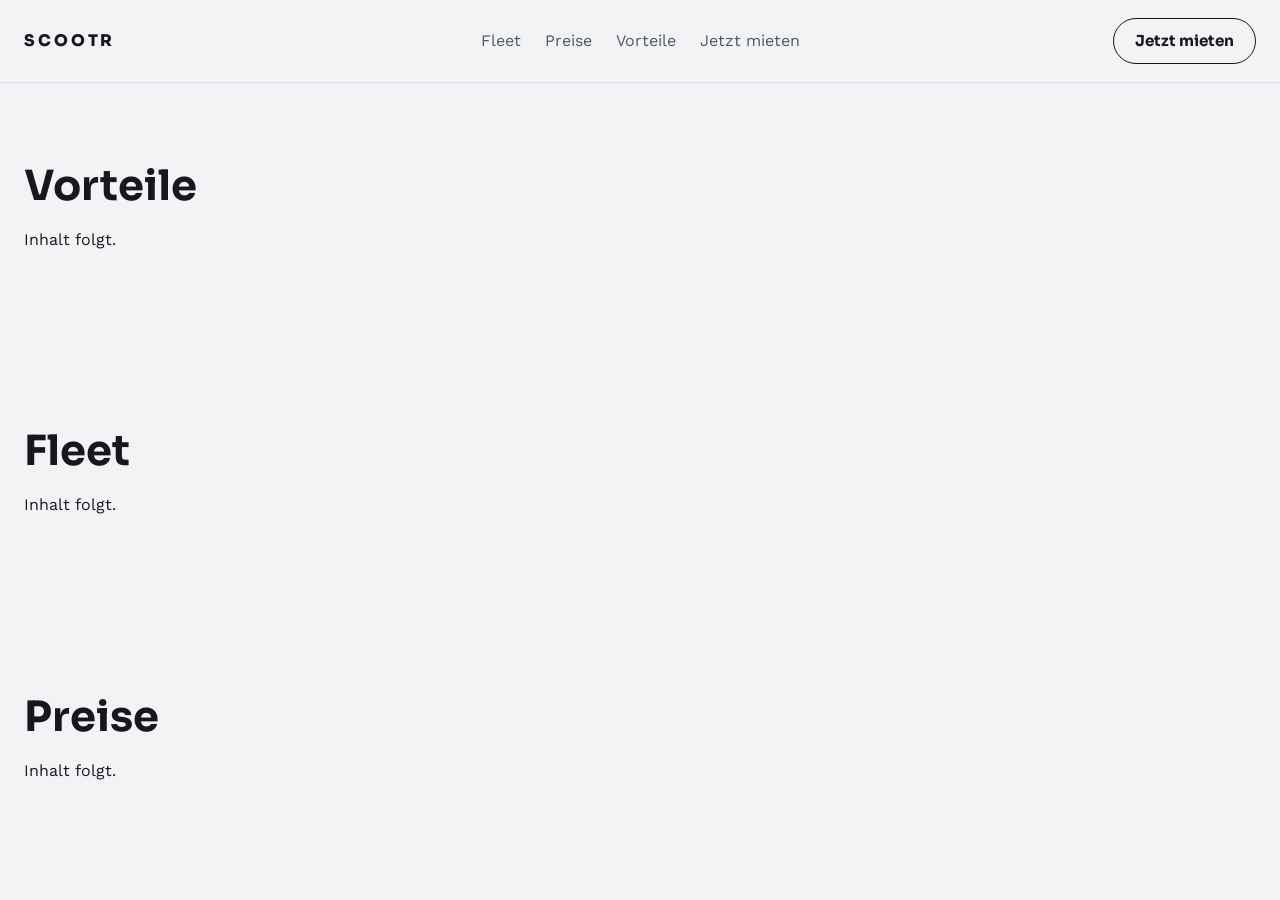
==== index.html @ 1fdbcbd7 "first commit" ====
<!DOCTYPE html>
<html lang="de-CH">
<head>
    <meta charset="UTF-8">
    <meta name="viewport" content="width=device-width, initial-scale=1.0">
    <title>SCOOTR – E-Scooter mieten in Luzern</title>

    <!-- Schriften -->
    <link rel="preconnect" href="https://fonts.googleapis.com">
    <link rel="preconnect" href="https://fonts.gstatic.com" crossorigin>
    <link href="https://fonts.googleapis.com/css2?family=Sora:wght@600;700;800&family=Work+Sans:wght@400;500;600&display=swap" rel="stylesheet">

    <link rel="stylesheet" href="style.css">
</head>
<body id="top">

    <header class="site-header">
        <div class="container nav-row">
            <a href="#top" class="brand">SCOOTR</a>

            <nav class="main-nav" aria-label="Hauptnavigation">
                <a href="#fleet">Fleet</a>
                <a href="#pricing">Preise</a>
                <a href="#benefits">Vorteile</a>
                <a href="jetzt-mieten.html">Jetzt mieten</a>
            </nav>

            <a href="jetzt-mieten.html" class="btn btn--outline nav-cta">Jetzt mieten</a>
        </div>
    </header>

    <main>
        <!-- Platzhalter: Sprungziele für die Navigation (Inhalt folgt in Teil 2 und 3) -->
        <section id="benefits" class="section">
            <div class="container">
                <h2>Vorteile</h2>
                <p>Inhalt folgt.</p>
            </div>
        </section>

        <section id="fleet" class="section">
            <div class="container">
                <h2>Fleet</h2>
                <p>Inhalt folgt.</p>
            </div>
        </section>

        <section id="pricing" class="section">
            <div class="container">
                <h2>Preise</h2>
                <p>Inhalt folgt.</p>
            </div>
        </section>
    </main>

</body>
</html>
---- style.css ----
/* =========================================
   1. Design-Tokens (CSS-Variablen)
   ========================================= */
:root {
  /* Farben */
  --color-bg: #f2f3f5;
  --color-surface: #ffffff;
  --color-text: #16181d;
  --color-muted: #50565e;
  --color-border: #dcdfe4;
  --color-dark: #111316;

  /* Schriften */
  --font-body: "Work Sans", system-ui, Arial, sans-serif;
  --font-heading: "Sora", system-ui, Arial, sans-serif;
  --fs-small: 0.8rem;
  --fs-body: 1rem;
  --fs-h3: 1.25rem;
  --fs-h2: clamp(1.75rem, 1.3rem + 1.8vw, 2.6rem);
  --fs-h1: clamp(2rem, 1.2rem + 3.5vw, 3.6rem);

  /* Abstände */
  --space-xs: 0.5rem;
  --space-s: 1rem;
  --space-m: 1.5rem;
  --space-l: 2.5rem;
  --space-xl: 5rem;

  /* Sonstiges */
  --radius-pill: 999px;
  --container: 1280px;
  --header-height: 82px;
}

/* =========================================
   2. Reset & Basis
   ========================================= */
*,
*::before,
*::after {
  box-sizing: border-box;
}

html {
  scroll-behavior: smooth;
}

body {
  margin: 0;
  font-family: var(--font-body);
  font-size: var(--fs-body);
  line-height: 1.6;
  color: var(--color-text);
  background-color: var(--color-bg);
}

h1,
h2,
h3,
h4,
h5,
h6 {
  margin: 0 0 var(--space-s);
  font-family: var(--font-heading);
  line-height: 1.15;
}

h1 { font-size: var(--fs-h1); }
h2 { font-size: var(--fs-h2); }
h3 { font-size: var(--fs-h3); }

p {
  margin: 0 0 var(--space-s);
}

a {
  color: inherit;
}

/* Sichtbarer Fokus für Tastatur-Navigation (Tab) */
a:focus-visible {
  outline: 3px solid var(--color-dark);
  outline-offset: 3px;
}

/* =========================================
   3. Layout
   ========================================= */
.container {
  width: 100%;
  max-width: var(--container);
  margin: 0 auto;
  padding: 0 var(--space-m);
}

.section {
  padding: var(--space-xl) 0;
  scroll-margin-top: var(--header-height); /* Header verdeckt Überschrift nicht */
}

/* =========================================
   4. Buttons
   ========================================= */
.btn {
  display: inline-block;
  padding: 0.6rem 1.3rem;
  border-radius: var(--radius-pill);
  font-family: var(--font-heading);
  font-weight: 700;
  font-size: 0.95rem;
  text-decoration: none;
  white-space: nowrap;
  transition: background-color 0.2s, color 0.2s;
}

.btn--outline {
  border: 1.5px solid var(--color-dark);
}

.btn--outline:hover {
  background-color: var(--color-dark);
  color: #fff;
}

/* =========================================
   5. Header & Navigation
   ========================================= */
.site-header {
  position: sticky;
  top: 0;
  z-index: 100;
  background-color: var(--color-bg);
  border-bottom: 1px solid var(--color-border);
}

/* 3 Spalten: Logo links – Navigation Mitte – Button rechts */
.nav-row {
  display: grid;
  grid-template-columns: 1fr auto 1fr;
  align-items: center;
  gap: var(--space-m);
  min-height: var(--header-height);
}

.brand {
  justify-self: start;
  font-family: var(--font-heading);
  font-weight: 800;
  letter-spacing: 0.18em;
  text-decoration: none;
}

.main-nav {
  display: flex;
  gap: var(--space-m);
}

.main-nav a {
  color: var(--color-muted);
  text-decoration: none;
  white-space: nowrap;
  transition: color 0.2s;
}

.main-nav a:hover {
  color: var(--color-text);
}

.nav-cta {
  justify-self: end;
}

/* =========================================
   6. Responsive
   ========================================= */
/* Kleine Bildschirme: Navigation ausblenden, nur Logo + Button */
@media (max-width: 860px) {
  .main-nav {
    display: none;
  }

  .nav-row {
    display: flex;
    justify-content: space-between;
  }
}

@media (max-width: 600px) {
  .container {
    padding: 0 var(--space-s);
  }
}
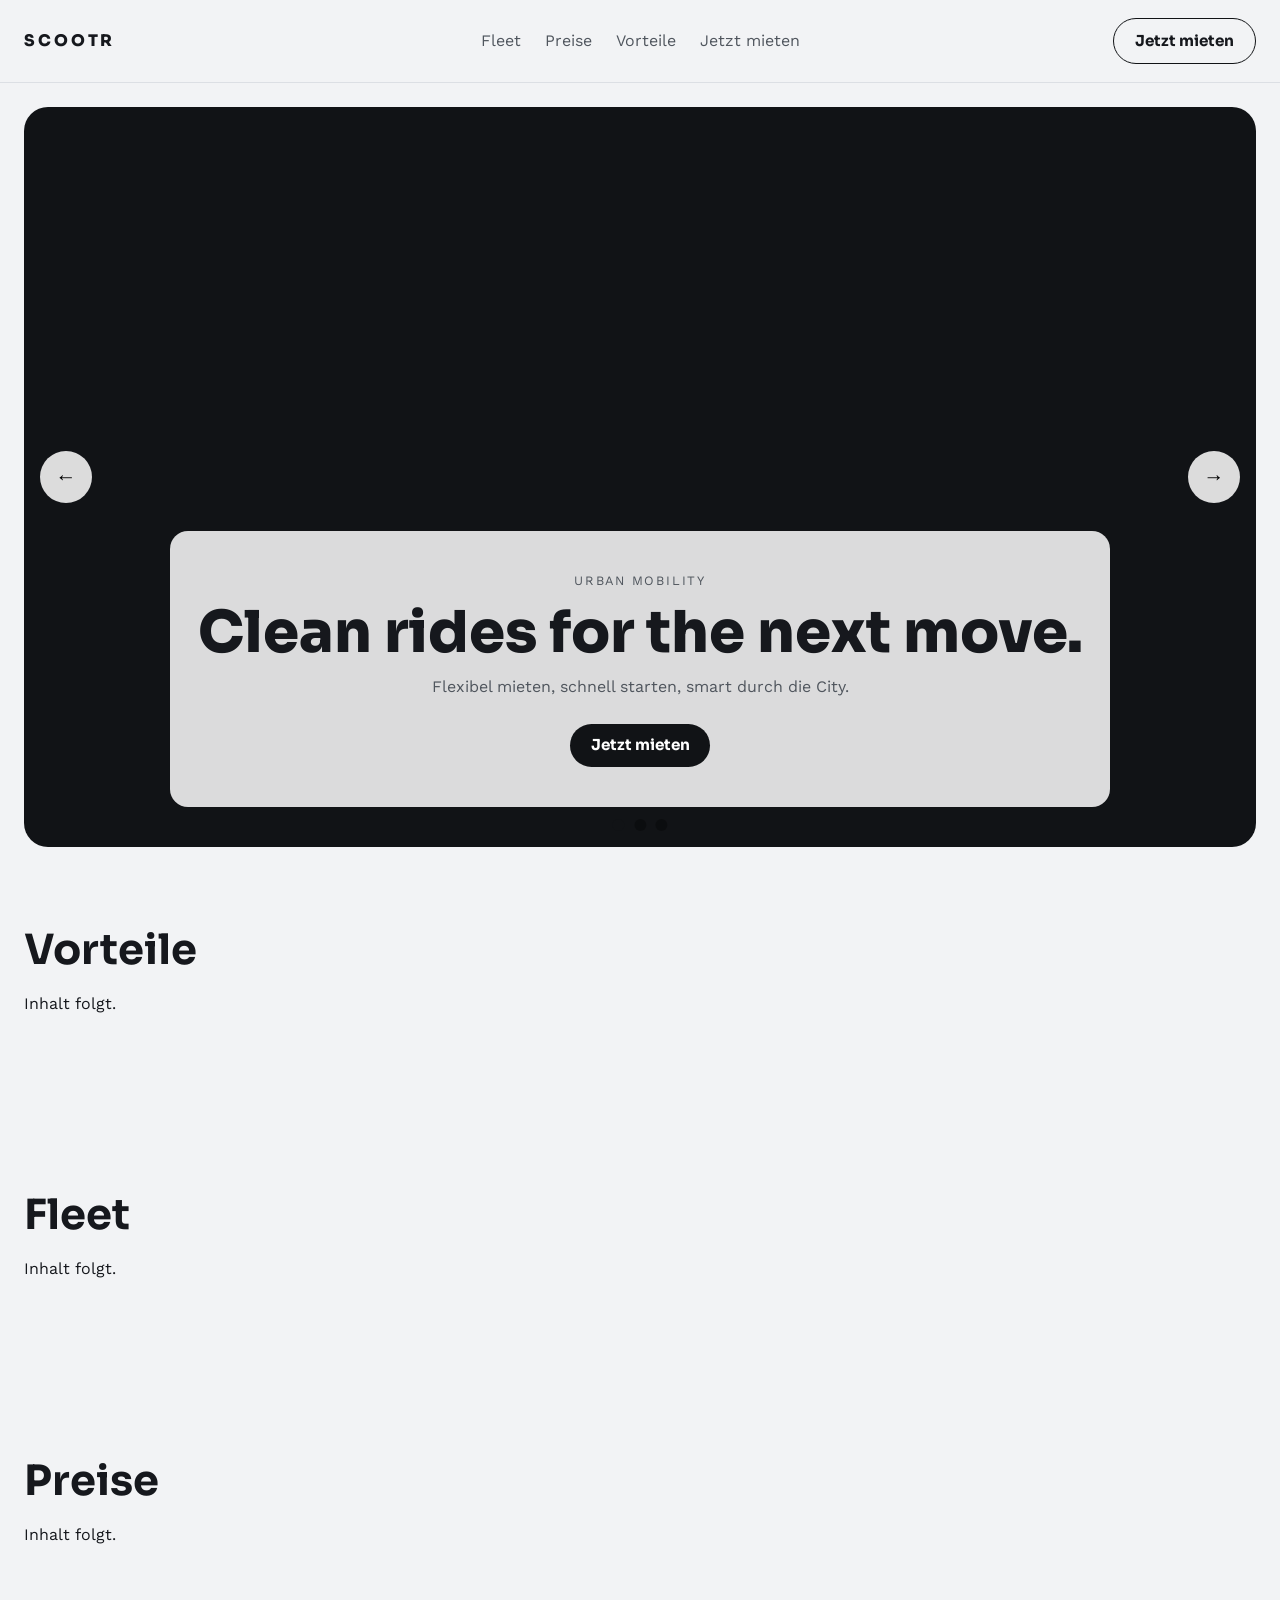
==== commit 6367166d: "Teil 2" ====
--- a/index.html
+++ b/index.html
@@ -14,6 +14,7 @@
 </head>
 <body id="top">
 
+    <!-- ===== Header (Teil 1) ===== -->
     <header class="site-header">
         <div class="container nav-row">
             <a href="#top" class="brand">SCOOTR</a>
@@ -30,7 +31,55 @@
     </header>
 
     <main>
-        <!-- Platzhalter: Sprungziele für die Navigation (Inhalt folgt in Teil 2 und 3) -->
+
+        <!-- ===== Hero mit Video-Slider (Teil 2) ===== -->
+        <section class="hero">
+            <div class="container">
+                <div class="slider" aria-label="SCOOTR Bildslider">
+                    <video class="slider-video" autoplay muted loop playsinline>
+                        <source src="8992899-uhd_3840_2160_30fps.mp4" type="video/mp4">
+                    </video>
+
+                    <div class="slides">
+                        <article class="slide is-active">
+                            <div class="slide-content">
+                                <p class="eyebrow">Urban Mobility</p>
+                                <h1>Clean rides for the next move.</h1>
+                                <p>Flexibel mieten, schnell starten, smart durch die City.</p>
+                                <a class="btn btn-primary" href="jetzt-mieten.html">Jetzt mieten</a>
+                            </div>
+                        </article>
+                        <article class="slide">
+                            <div class="slide-content">
+                                <p class="eyebrow">Fast Access</p>
+                                <h2>Scan. Unlock. Ride.</h2>
+                                <p>QR scannen und in Sekunden aufsteigen.</p>
+                                <a class="btn btn-primary" href="jetzt-mieten.html">Jetzt mieten</a>
+                            </div>
+                        </article>
+                        <article class="slide">
+                            <div class="slide-content">
+                                <p class="eyebrow">Premium Fleet</p>
+                                <h2>Designed for city speed.</h2>
+                                <p>Stabile Modelle, klare Preise und smarte Parkzonen.</p>
+                                <a class="btn btn-primary" href="jetzt-mieten.html">Jetzt mieten</a>
+                            </div>
+                        </article>
+                    </div>
+
+                    <button class="slider-btn prev" type="button" aria-label="Vorheriger Slide">&#8592;</button>
+                    <button class="slider-btn next" type="button" aria-label="Nächster Slide">&#8594;</button>
+
+                    <div class="dots" aria-label="Slider Navigation">
+                        <button class="dot is-active" type="button" aria-label="Slide 1"></button>
+                        <button class="dot" type="button" aria-label="Slide 2"></button>
+                        <button class="dot" type="button" aria-label="Slide 3"></button>
+                    </div>
+                </div>
+            </div>
+        </section>
+
+        <!-- ===== Platzhalter: Sprungziele (Inhalt folgt in Teil 3) ===== -->
         <section id="benefits" class="section">
             <div class="container">
                 <h2>Vorteile</h2>
@@ -51,7 +100,53 @@
                 <p>Inhalt folgt.</p>
             </div>
         </section>
+
     </main>
 
+    <!-- ===== Slider-Script (Teil 2, Stufe 5) ===== -->
+    <script>
+        const slides = document.querySelectorAll(".slide");
+        const dots = document.querySelectorAll(".dot");
+        const prevBtn = document.querySelector(".prev");
+        const nextBtn = document.querySelector(".next");
+        let current = 0;
+        let timer;
+
+        function showSlide(index) {
+            slides[current].classList.remove("is-active");
+            dots[current].classList.remove("is-active");
+            current = (index + slides.length) % slides.length;
+            slides[current].classList.add("is-active");
+            dots[current].classList.add("is-active");
+        }
+
+        function startAutoPlay() {
+            timer = setInterval(() => showSlide(current + 1), 5200);
+        }
+
+        function resetAutoPlay() {
+            clearInterval(timer);
+            startAutoPlay();
+        }
+
+        prevBtn.addEventListener("click", () => {
+            showSlide(current - 1);
+            resetAutoPlay();
+        });
+
+        nextBtn.addEventListener("click", () => {
+            showSlide(current + 1);
+            resetAutoPlay();
+        });
+
+        dots.forEach((dot, index) => {
+            dot.addEventListener("click", () => {
+                showSlide(index);
+                resetAutoPlay();
+            });
+        });
+
+        startAutoPlay();
+    </script>
 </body>
 </html>
--- a/style.css
+++ b/style.css
@@ -27,6 +27,8 @@
   --space-xl: 5rem;
 
   /* Sonstiges */
+  --radius-md: 18px;
+  --radius-lg: 24px;
   --radius-pill: 999px;
   --container: 1280px;
   --header-height: 82px;
@@ -78,7 +80,8 @@
 }
 
 /* Sichtbarer Fokus für Tastatur-Navigation (Tab) */
-a:focus-visible {
+a:focus-visible,
+button:focus-visible {
   outline: 3px solid var(--color-dark);
   outline-offset: 3px;
 }
@@ -96,6 +99,15 @@
 .section {
   padding: var(--space-xl) 0;
   scroll-margin-top: var(--header-height); /* Header verdeckt Überschrift nicht */
+}
+
+/* Kleine Überzeile über Titeln */
+.eyebrow {
+  margin-bottom: var(--space-xs);
+  font-size: var(--fs-small);
+  letter-spacing: 0.14em;
+  text-transform: uppercase;
+  color: var(--color-muted);
 }
 
 /* =========================================
@@ -122,6 +134,15 @@
   color: #fff;
 }
 
+.btn-primary {
+  background-color: var(--color-dark);
+  color: #fff;
+}
+
+.btn-primary:hover {
+  background-color: #33363b;
+}
+
 /* =========================================
    5. Header & Navigation
    ========================================= */
@@ -171,7 +192,124 @@
 }
 
 /* =========================================
-   6. Responsive
+   6. Hero & Slider
+   ========================================= */
+.hero {
+  padding-top: var(--space-m);
+}
+
+.slider {
+  position: relative;
+  display: flex;
+  align-items: flex-end;
+  justify-content: center;
+  min-height: clamp(460px, 58vw, 740px);
+  padding: var(--space-l) var(--space-m);
+  border-radius: var(--radius-lg);
+  overflow: hidden;
+  background-color: var(--color-dark); /* falls das Video nicht lädt */
+}
+
+/* Video füllt den ganzen Slider */
+.slider-video {
+  position: absolute;
+  inset: 0;
+  width: 100%;
+  height: 100%;
+  object-fit: cover;
+}
+
+/* Alle Slides liegen übereinander in derselben Grid-Zelle */
+.slides {
+  position: relative;
+  z-index: 1;
+  display: grid;
+  width: min(100%, 940px);
+}
+
+.slide {
+  grid-area: 1 / 1;
+  opacity: 0;
+  visibility: hidden;
+  transition: opacity 0.6s ease, visibility 0.6s;
+}
+
+.slide.is-active {
+  opacity: 1;
+  visibility: visible;
+}
+
+/* Halbtransparente Karte mit dem Text */
+.slide-content {
+  padding: var(--space-l) var(--space-m);
+  border-radius: var(--radius-md);
+  background-color: rgba(255, 255, 255, 0.85);
+  backdrop-filter: blur(6px);
+  text-align: center;
+}
+
+.slide-content h1,
+.slide-content h2 {
+  font-size: var(--fs-h1);
+  font-weight: 800;
+  margin-bottom: var(--space-xs);
+}
+
+.slide-content p:not(.eyebrow) {
+  margin-bottom: var(--space-m);
+  color: var(--color-muted);
+}
+
+/* Pfeile links und rechts */
+.slider-btn {
+  position: absolute;
+  top: 50%;
+  z-index: 2;
+  width: 52px;
+  height: 52px;
+  border: none;
+  border-radius: 50%;
+  background-color: rgba(255, 255, 255, 0.85);
+  font-size: 1.3rem;
+  cursor: pointer;
+  transform: translateY(-50%);
+  transition: background-color 0.2s;
+}
+
+.slider-btn:hover {
+  background-color: #fff;
+}
+
+.slider-btn.prev { left: var(--space-s); }
+.slider-btn.next { right: var(--space-s); }
+
+/* Punkte unten */
+.dots {
+  position: absolute;
+  bottom: var(--space-s);
+  left: 50%;
+  z-index: 2;
+  display: flex;
+  gap: 0.6rem;
+  transform: translateX(-50%);
+}
+
+.dot {
+  width: 12px;
+  height: 12px;
+  padding: 0;
+  border: none;
+  border-radius: 50%;
+  background-color: rgba(0, 0, 0, 0.3);
+  cursor: pointer;
+}
+
+.dot.is-active {
+  background-color: var(--color-dark);
+}
+
+/* =========================================
+   7. Responsive
    ========================================= */
 /* Kleine Bildschirme: Navigation ausblenden, nur Logo + Button */
 @media (max-width: 860px) {
@@ -189,4 +327,359 @@
   .container {
     padding: 0 var(--space-s);
   }
+
+  .slider {
+    padding: var(--space-s) var(--space-s) var(--space-l);
+  }
+
+  .slide-content {
+    padding: var(--space-m) var(--space-s);
+  }
+
+  /* Pfeile auf dem Handy ausblenden – Punkte und Auto-Play reichen */
+  .slider-btn {
+    display: none;
+  }
+}/* =========================================
+   1. Design-Tokens (CSS-Variablen)
+   ========================================= */
+:root {
+  /* Farben */
+  --color-bg: #f2f3f5;
+  --color-surface: #ffffff;
+  --color-text: #16181d;
+  --color-muted: #50565e;
+  --color-border: #dcdfe4;
+  --color-dark: #111316;
+
+  /* Schriften */
+  --font-body: "Work Sans", system-ui, Arial, sans-serif;
+  --font-heading: "Sora", system-ui, Arial, sans-serif;
+  --fs-small: 0.8rem;
+  --fs-body: 1rem;
+  --fs-h3: 1.25rem;
+  --fs-h2: clamp(1.75rem, 1.3rem + 1.8vw, 2.6rem);
+  --fs-h1: clamp(2rem, 1.2rem + 3.5vw, 3.6rem);
+
+  /* Abstände */
+  --space-xs: 0.5rem;
+  --space-s: 1rem;
+  --space-m: 1.5rem;
+  --space-l: 2.5rem;
+  --space-xl: 5rem;
+
+  /* Sonstiges */
+  --radius-md: 18px;
+  --radius-lg: 24px;
+  --radius-pill: 999px;
+  --container: 1280px;
+  --header-height: 82px;
+}
+
+/* =========================================
+   2. Reset & Basis
+   ========================================= */
+*,
+*::before,
+*::after {
+  box-sizing: border-box;
+}
+
+html {
+  scroll-behavior: smooth;
+}
+
+body {
+  margin: 0;
+  font-family: var(--font-body);
+  font-size: var(--fs-body);
+  line-height: 1.6;
+  color: var(--color-text);
+  background-color: var(--color-bg);
+}
+
+h1,
+h2,
+h3,
+h4,
+h5,
+h6 {
+  margin: 0 0 var(--space-s);
+  font-family: var(--font-heading);
+  line-height: 1.15;
+}
+
+h1 { font-size: var(--fs-h1); }
+h2 { font-size: var(--fs-h2); }
+h3 { font-size: var(--fs-h3); }
+
+p {
+  margin: 0 0 var(--space-s);
+}
+
+a {
+  color: inherit;
+}
+
+/* Sichtbarer Fokus für Tastatur-Navigation (Tab) */
+a:focus-visible,
+button:focus-visible {
+  outline: 3px solid var(--color-dark);
+  outline-offset: 3px;
+}
+
+/* =========================================
+   3. Layout
+   ========================================= */
+.container {
+  width: 100%;
+  max-width: var(--container);
+  margin: 0 auto;
+  padding: 0 var(--space-m);
+}
+
+.section {
+  padding: var(--space-xl) 0;
+  scroll-margin-top: var(--header-height); /* Header verdeckt Überschrift nicht */
+}
+
+/* Kleine Überzeile über Titeln */
+.eyebrow {
+  margin-bottom: var(--space-xs);
+  font-size: var(--fs-small);
+  letter-spacing: 0.14em;
+  text-transform: uppercase;
+  color: var(--color-muted);
+}
+
+/* =========================================
+   4. Buttons
+   ========================================= */
+.btn {
+  display: inline-block;
+  padding: 0.6rem 1.3rem;
+  border-radius: var(--radius-pill);
+  font-family: var(--font-heading);
+  font-weight: 700;
+  font-size: 0.95rem;
+  text-decoration: none;
+  white-space: nowrap;
+  transition: background-color 0.2s, color 0.2s;
+}
+
+.btn--outline {
+  border: 1.5px solid var(--color-dark);
+}
+
+.btn--outline:hover {
+  background-color: var(--color-dark);
+  color: #fff;
+}
+
+.btn-primary {
+  background-color: var(--color-dark);
+  color: #fff;
+}
+
+.btn-primary:hover {
+  background-color: #33363b;
+}
+
+/* =========================================
+   5. Header & Navigation
+   ========================================= */
+.site-header {
+  position: sticky;
+  top: 0;
+  z-index: 100;
+  background-color: var(--color-bg);
+  border-bottom: 1px solid var(--color-border);
+}
+
+/* 3 Spalten: Logo links – Navigation Mitte – Button rechts */
+.nav-row {
+  display: grid;
+  grid-template-columns: 1fr auto 1fr;
+  align-items: center;
+  gap: var(--space-m);
+  min-height: var(--header-height);
+}
+
+.brand {
+  justify-self: start;
+  font-family: var(--font-heading);
+  font-weight: 800;
+  letter-spacing: 0.18em;
+  text-decoration: none;
+}
+
+.main-nav {
+  display: flex;
+  gap: var(--space-m);
+}
+
+.main-nav a {
+  color: var(--color-muted);
+  text-decoration: none;
+  white-space: nowrap;
+  transition: color 0.2s;
+}
+
+.main-nav a:hover {
+  color: var(--color-text);
+}
+
+.nav-cta {
+  justify-self: end;
+}
+
+/* =========================================
+   6. Hero & Slider
+   ========================================= */
+.hero {
+  padding-top: var(--space-m);
+}
+
+.slider {
+  position: relative;
+  display: flex;
+  align-items: flex-end;
+  justify-content: center;
+  min-height: clamp(460px, 58vw, 740px);
+  padding: var(--space-l) var(--space-m);
+  border-radius: var(--radius-lg);
+  overflow: hidden;
+  background-color: var(--color-dark); /* falls das Video nicht lädt */
+}
+
+/* Video füllt den ganzen Slider */
+.slider-video {
+  position: absolute;
+  inset: 0;
+  width: 100%;
+  height: 100%;
+  object-fit: cover;
+}
+
+/* Alle Slides liegen übereinander in derselben Grid-Zelle */
+.slides {
+  position: relative;
+  z-index: 1;
+  display: grid;
+  width: min(100%, 940px);
+}
+
+.slide {
+  grid-area: 1 / 1;
+  opacity: 0;
+  visibility: hidden;
+  transition: opacity 0.6s ease, visibility 0.6s;
+}
+
+.slide.is-active {
+  opacity: 1;
+  visibility: visible;
+}
+
+/* Halbtransparente Karte mit dem Text */
+.slide-content {
+  padding: var(--space-l) var(--space-m);
+  border-radius: var(--radius-md);
+  background-color: rgba(255, 255, 255, 0.85);
+  backdrop-filter: blur(6px);
+  text-align: center;
+}
+
+.slide-content h1,
+.slide-content h2 {
+  font-size: var(--fs-h1);
+  font-weight: 800;
+  margin-bottom: var(--space-xs);
+}
+
+.slide-content p:not(.eyebrow) {
+  margin-bottom: var(--space-m);
+  color: var(--color-muted);
+}
+
+/* Pfeile links und rechts */
+.slider-btn {
+  position: absolute;
+  top: 50%;
+  z-index: 2;
+  width: 52px;
+  height: 52px;
+  border: none;
+  border-radius: 50%;
+  background-color: rgba(255, 255, 255, 0.85);
+  font-size: 1.3rem;
+  cursor: pointer;
+  transform: translateY(-50%);
+  transition: background-color 0.2s;
+}
+
+.slider-btn:hover {
+  background-color: #fff;
+}
+
+.slider-btn.prev { left: var(--space-s); }
+.slider-btn.next { right: var(--space-s); }
+
+/* Punkte unten */
+.dots {
+  position: absolute;
+  bottom: var(--space-s);
+  left: 50%;
+  z-index: 2;
+  display: flex;
+  gap: 0.6rem;
+  transform: translateX(-50%);
+}
+
+.dot {
+  width: 12px;
+  height: 12px;
+  padding: 0;
+  border: none;
+  border-radius: 50%;
+  background-color: rgba(0, 0, 0, 0.3);
+  cursor: pointer;
+}
+
+.dot.is-active {
+  background-color: var(--color-dark);
+}
+
+/* =========================================
+   7. Responsive
+   ========================================= */
+/* Kleine Bildschirme: Navigation ausblenden, nur Logo + Button */
+@media (max-width: 860px) {
+  .main-nav {
+    display: none;
+  }
+
+  .nav-row {
+    display: flex;
+    justify-content: space-between;
+  }
+}
+
+@media (max-width: 600px) {
+  .container {
+    padding: 0 var(--space-s);
+  }
+
+  .slider {
+    padding: var(--space-s) var(--space-s) var(--space-l);
+  }
+
+  .slide-content {
+    padding: var(--space-m) var(--space-s);
+  }
+
+  /* Pfeile auf dem Handy ausblenden – Punkte und Auto-Play reichen */
+  .slider-btn {
+    display: none;
+  }
 }
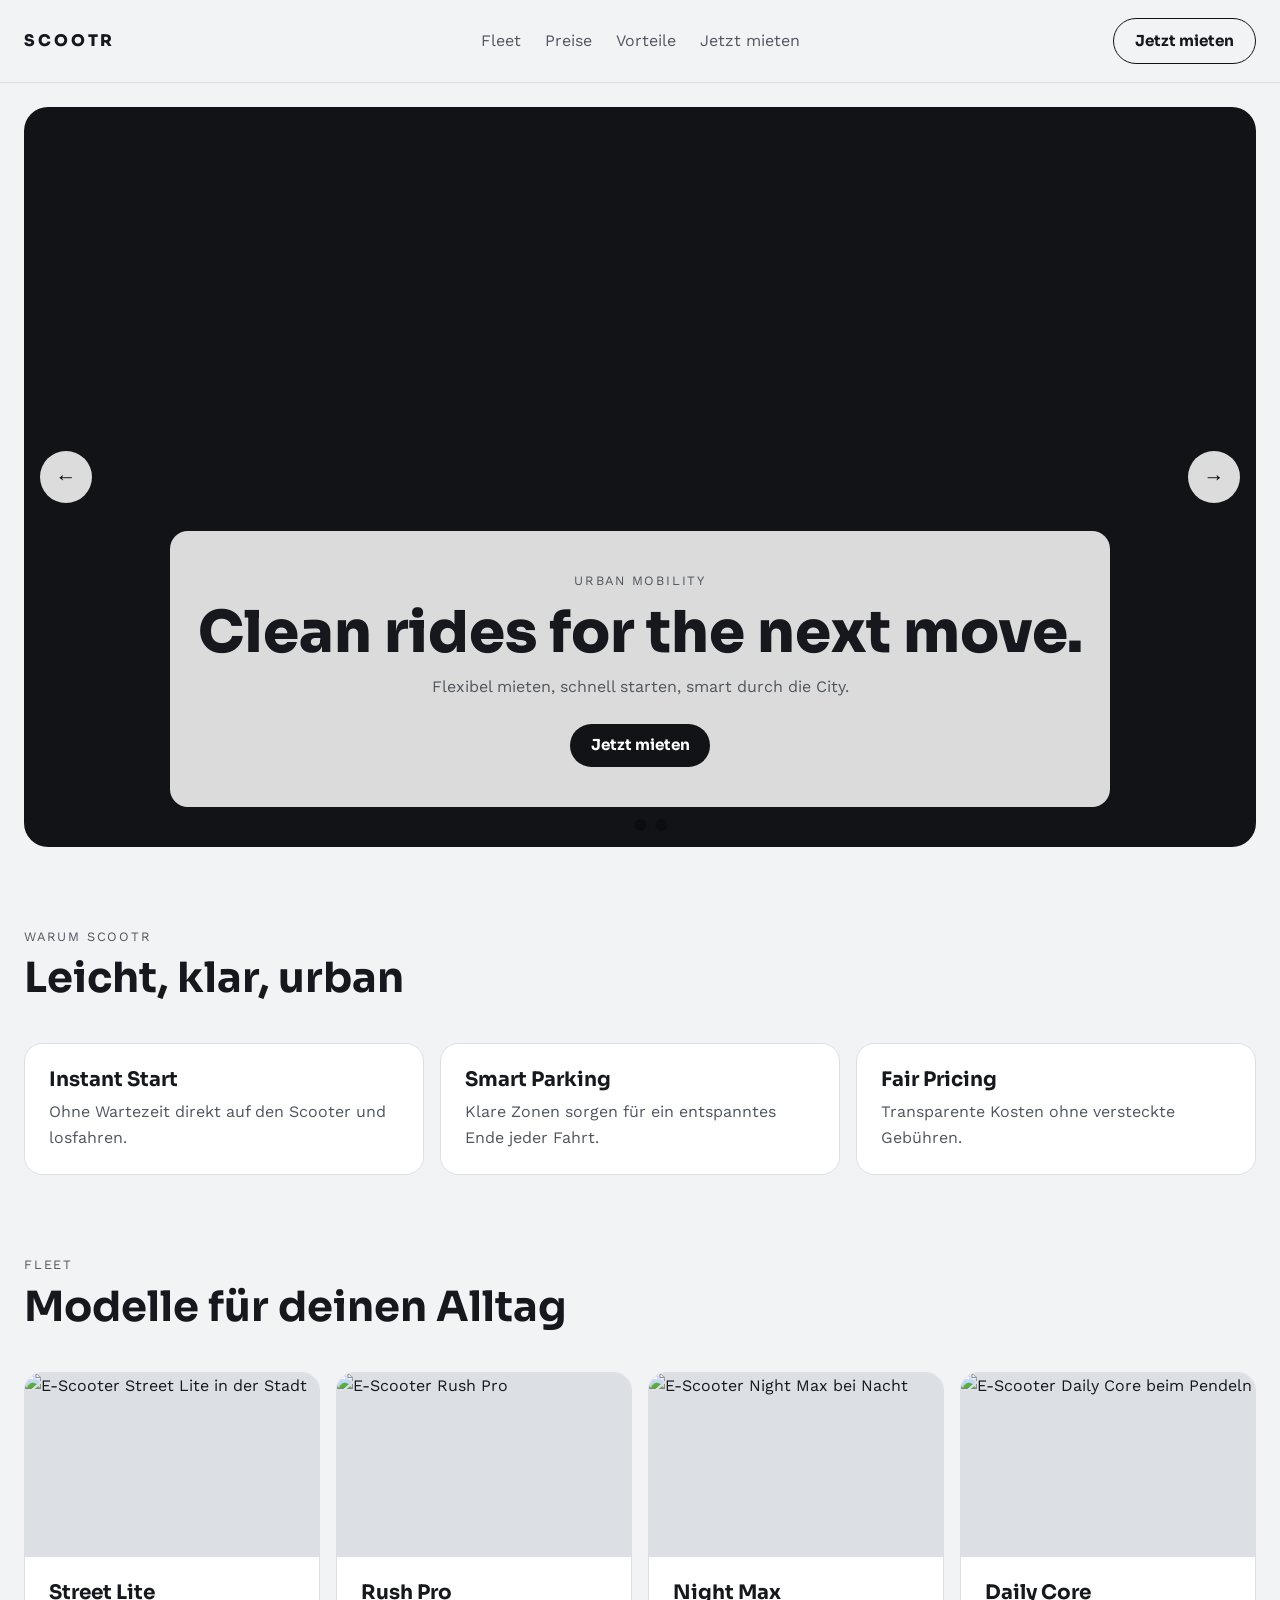
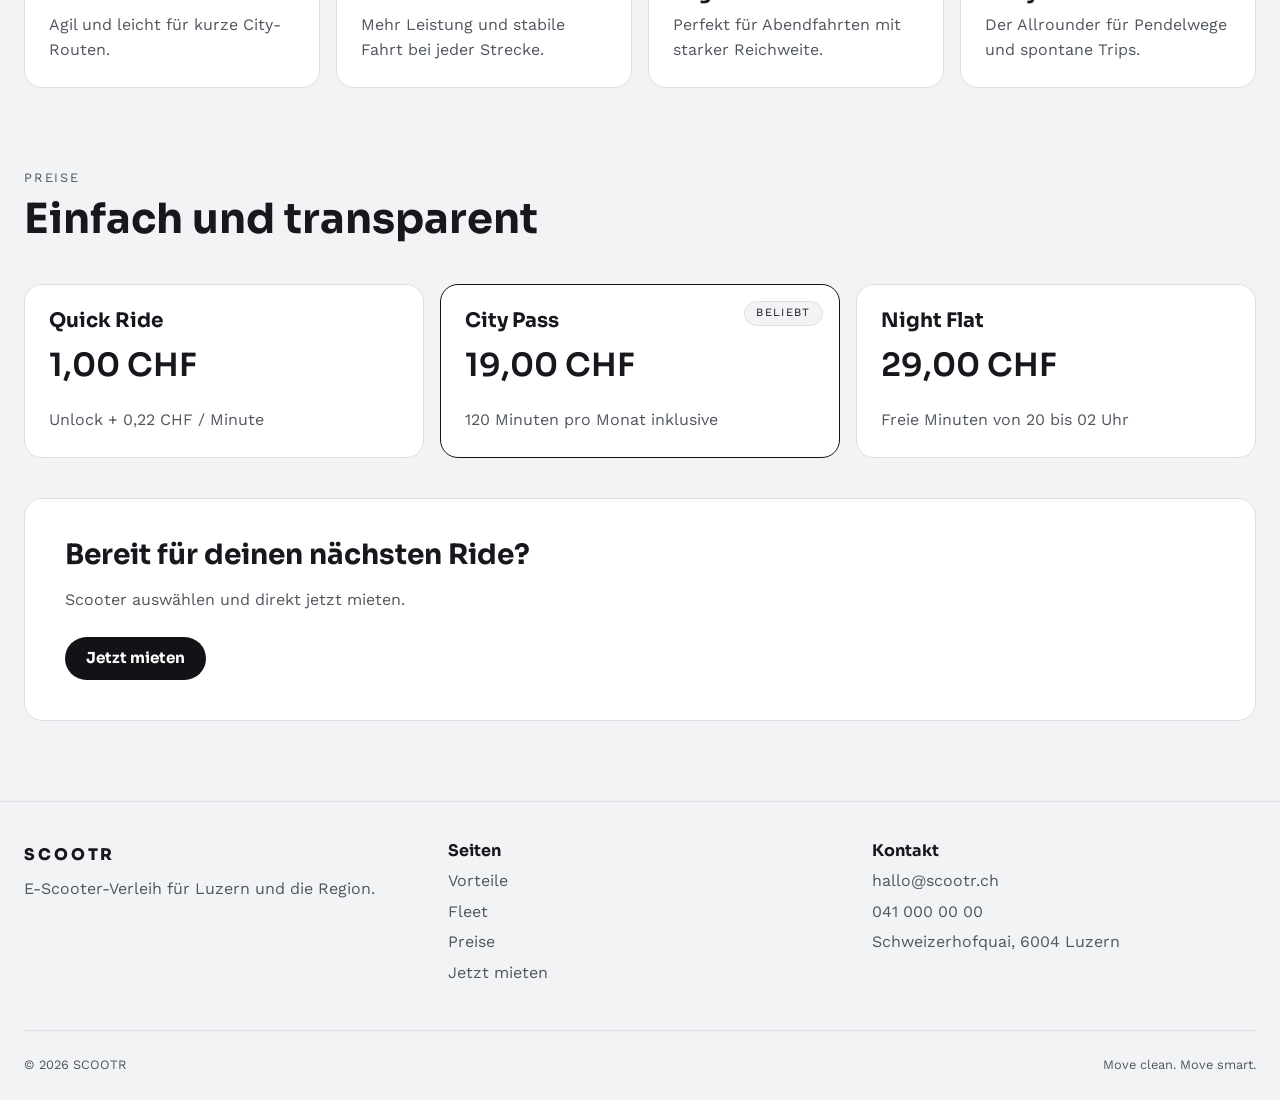
==== commit 69d2ceb4: "Teil 3" ====
--- a/index.html
+++ b/index.html
@@ -79,29 +79,145 @@
             </div>
         </section>
 
-        <!-- ===== Platzhalter: Sprungziele (Inhalt folgt in Teil 3) ===== -->
+        <!-- ===== Vorteile (Teil 3) ===== -->
         <section id="benefits" class="section">
             <div class="container">
-                <h2>Vorteile</h2>
-                <p>Inhalt folgt.</p>
-            </div>
-        </section>
-
+                <header class="section-head">
+                    <p class="eyebrow">Warum SCOOTR</p>
+                    <h2>Leicht, klar, urban</h2>
+                </header>
+
+                <div class="grid grid--3">
+                    <article class="card">
+                        <h3>Instant Start</h3>
+                        <p>Ohne Wartezeit direkt auf den Scooter und losfahren.</p>
+                    </article>
+                    <article class="card">
+                        <h3>Smart Parking</h3>
+                        <p>Klare Zonen sorgen für ein entspanntes Ende jeder Fahrt.</p>
+                    </article>
+                    <article class="card">
+                        <h3>Fair Pricing</h3>
+                        <p>Transparente Kosten ohne versteckte Gebühren.</p>
+                    </article>
+                </div>
+            </div>
+        </section>
+
+        <!-- ===== Fleet (Teil 3) ===== -->
         <section id="fleet" class="section">
             <div class="container">
-                <h2>Fleet</h2>
-                <p>Inhalt folgt.</p>
-            </div>
-        </section>
-
+                <header class="section-head">
+                    <p class="eyebrow">Fleet</p>
+                    <h2>Modelle für deinen Alltag</h2>
+                </header>
+
+                <div class="grid grid--4">
+                    <article class="card card--media">
+                        <img src="img/street-lite.jpg" alt="E-Scooter Street Lite in der Stadt">
+                        <div class="card-body">
+                            <h3>Street Lite</h3>
+                            <p>Agil und leicht für kurze City-Routen.</p>
+                        </div>
+                    </article>
+                    <article class="card card--media">
+                        <img src="img/rush-pro.jpg" alt="E-Scooter Rush Pro">
+                        <div class="card-body">
+                            <h3>Rush Pro</h3>
+                            <p>Mehr Leistung und stabile Fahrt bei jeder Strecke.</p>
+                        </div>
+                    </article>
+                    <article class="card card--media">
+                        <img src="img/night-max.jpg" alt="E-Scooter Night Max bei Nacht">
+                        <div class="card-body">
+                            <h3>Night Max</h3>
+                            <p>Perfekt für Abendfahrten mit starker Reichweite.</p>
+                        </div>
+                    </article>
+                    <article class="card card--media">
+                        <img src="img/daily-core.jpg" alt="E-Scooter Daily Core beim Pendeln">
+                        <div class="card-body">
+                            <h3>Daily Core</h3>
+                            <p>Der Allrounder für Pendelwege und spontane Trips.</p>
+                        </div>
+                    </article>
+                </div>
+            </div>
+        </section>
+
+        <!-- ===== Preise (Teil 3) ===== -->
         <section id="pricing" class="section">
             <div class="container">
-                <h2>Preise</h2>
-                <p>Inhalt folgt.</p>
+                <header class="section-head">
+                    <p class="eyebrow">Preise</p>
+                    <h2>Einfach und transparent</h2>
+                </header>
+
+                <div class="grid grid--3">
+                    <article class="card price-card">
+                        <h3>Quick Ride</h3>
+                        <p class="price">1,00 CHF</p>
+                        <p>Unlock + 0,22 CHF / Minute</p>
+                    </article>
+                    <article class="card price-card price-card--featured">
+                        <span class="badge">Beliebt</span>
+                        <h3>City Pass</h3>
+                        <p class="price">19,00 CHF</p>
+                        <p>120 Minuten pro Monat inklusive</p>
+                    </article>
+                    <article class="card price-card">
+                        <h3>Night Flat</h3>
+                        <p class="price">29,00 CHF</p>
+                        <p>Freie Minuten von 20 bis 02 Uhr</p>
+                    </article>
+                </div>
+
+                <!-- Abschluss: klarer nächster Schritt -->
+                <div class="card cta-box">
+                    <h2>Bereit für deinen nächsten Ride?</h2>
+                    <p>Scooter auswählen und direkt jetzt mieten.</p>
+                    <a href="jetzt-mieten.html" class="btn btn-primary">Jetzt mieten</a>
+                </div>
             </div>
         </section>
 
     </main>
+
+    <!-- ===== Footer (Teil 3) ===== -->
+    <footer class="site-footer">
+        <div class="container">
+            <div class="footer-grid">
+                <div class="footer-col">
+                    <a href="#top" class="brand">SCOOTR</a>
+                    <p>E-Scooter-Verleih für Luzern und die Region.</p>
+                </div>
+
+                <nav class="footer-col" aria-label="Footer-Navigation">
+                    <h3>Seiten</h3>
+                    <ul>
+                        <li><a href="#benefits">Vorteile</a></li>
+                        <li><a href="#fleet">Fleet</a></li>
+                        <li><a href="#pricing">Preise</a></li>
+                        <li><a href="jetzt-mieten.html">Jetzt mieten</a></li>
+                    </ul>
+                </nav>
+
+                <div class="footer-col">
+                    <h3>Kontakt</h3>
+                    <ul>
+                        <li><a href="mailto:hallo@scootr.ch">hallo@scootr.ch</a></li>
+                        <li><a href="tel:+41410000000">041 000 00 00</a></li>
+                        <li>Schweizerhofquai, 6004 Luzern</li>
+                    </ul>
+                </div>
+            </div>
+
+            <div class="footer-bottom">
+                <p>&copy; 2026 SCOOTR</p>
+                <p>Move clean. Move smart.</p>
+            </div>
+        </div>
+    </footer>
 
     <!-- ===== Slider-Script (Teil 2, Stufe 5) ===== -->
     <script>
--- a/style.css
+++ b/style.css
@@ -75,6 +75,11 @@
   margin: 0 0 var(--space-s);
 }
 
+img {
+  display: block;
+  max-width: 100%;
+}
+
 a {
   color: inherit;
 }
@@ -97,8 +102,31 @@
 }
 
 .section {
-  padding: var(--space-xl) 0;
+  padding: var(--space-xl) 0 0;
   scroll-margin-top: var(--header-height); /* Header verdeckt Überschrift nicht */
+}
+
+/* Kopf jeder Sektion: Überzeile + Titel */
+.section-head {
+  margin-bottom: var(--space-l);
+}
+
+.section-head h2 {
+  margin: 0;
+}
+
+/* Raster für Karten – passt Spaltenzahl automatisch an */
+.grid {
+  display: grid;
+  gap: var(--space-s);
+}
+
+.grid--3 {
+  grid-template-columns: repeat(auto-fit, minmax(min(260px, 100%), 1fr));
+}
+
+.grid--4 {
+  grid-template-columns: repeat(auto-fit, minmax(min(230px, 100%), 1fr));
 }
 
 /* Kleine Überzeile über Titeln */
@@ -309,7 +337,148 @@
 }
 
 /* =========================================
-   7. Responsive
+   7. Karten (gleiche Regeln für alle)
+   ========================================= */
+.card {
+  padding: var(--space-m);
+  border: 1px solid var(--color-border);
+  border-radius: var(--radius-md);
+  background-color: var(--color-surface);
+}
+
+.card h3 {
+  margin-bottom: var(--space-xs);
+}
+
+.card p {
+  margin: 0;
+  color: var(--color-muted);
+}
+
+/* Karte mit Bild (Fleet) */
+.card--media {
+  padding: 0;
+  overflow: hidden;
+}
+
+.card--media img {
+  width: 100%;
+  aspect-ratio: 16 / 10;
+  object-fit: cover;                       /* Bild wird zugeschnitten, nicht verzerrt */
+  background-color: var(--color-border);   /* sichtbar, falls Bild fehlt */
+}
+
+.card-body {
+  padding: var(--space-m);
+}
+
+/* Preiskarten */
+.price-card {
+  position: relative;
+}
+
+.price-card--featured {
+  border-color: var(--color-dark);
+}
+
+.card .price {
+  margin: var(--space-xs) 0 var(--space-s);
+  font-family: var(--font-heading);
+  font-size: 2rem;
+  font-weight: 600;
+  color: var(--color-text);
+}
+
+.badge {
+  position: absolute;
+  top: var(--space-s);
+  right: var(--space-s);
+  padding: 0.15rem 0.7rem;
+  border: 1px solid var(--color-border);
+  border-radius: var(--radius-pill);
+  background-color: var(--color-bg);
+  font-size: 0.7rem;
+  letter-spacing: 0.12em;
+  text-transform: uppercase;
+}
+
+/* Abschluss-Box mit nächstem Schritt */
+.cta-box {
+  margin-top: var(--space-l);
+  padding: var(--space-l);
+}
+
+.cta-box h2 {
+  font-size: 1.75rem;
+}
+
+.cta-box p {
+  margin-bottom: var(--space-m);
+}
+
+/* =========================================
+   8. Footer
+   ========================================= */
+.site-footer {
+  margin-top: var(--space-xl);
+  padding: var(--space-l) 0 var(--space-m);
+  border-top: 1px solid var(--color-border);
+  color: var(--color-muted);
+}
+
+.footer-grid {
+  display: grid;
+  grid-template-columns: repeat(auto-fit, minmax(min(200px, 100%), 1fr));
+  gap: var(--space-l);
+  margin-bottom: var(--space-l);
+}
+
+.footer-col .brand {
+  display: inline-block;
+  margin-bottom: var(--space-xs);
+  color: var(--color-text);
+}
+
+.footer-col h3 {
+  margin-bottom: var(--space-xs);
+  font-size: var(--fs-body);
+  color: var(--color-text);
+}
+
+.footer-col ul {
+  margin: 0;
+  padding: 0;
+  list-style: none;
+}
+
+.footer-col li {
+  margin-bottom: 0.3rem;
+}
+
+.footer-col a {
+  text-decoration: none;
+}
+
+.footer-col a:hover {
+  color: var(--color-text);
+}
+
+.footer-bottom {
+  display: flex;
+  flex-wrap: wrap;
+  justify-content: space-between;
+  gap: var(--space-s);
+  padding-top: var(--space-m);
+  border-top: 1px solid var(--color-border);
+  font-size: var(--fs-small);
+}
+
+.footer-bottom p {
+  margin: 0;
+}
+
+/* =========================================
+   9. Responsive
    ========================================= */
 /* Kleine Bildschirme: Navigation ausblenden, nur Logo + Button */
 @media (max-width: 860px) {
@@ -340,346 +509,13 @@
   .slider-btn {
     display: none;
   }
-}/* =========================================
-   1. Design-Tokens (CSS-Variablen)
-   ========================================= */
-:root {
-  /* Farben */
-  --color-bg: #f2f3f5;
-  --color-surface: #ffffff;
-  --color-text: #16181d;
-  --color-muted: #50565e;
-  --color-border: #dcdfe4;
-  --color-dark: #111316;
-
-  /* Schriften */
-  --font-body: "Work Sans", system-ui, Arial, sans-serif;
-  --font-heading: "Sora", system-ui, Arial, sans-serif;
-  --fs-small: 0.8rem;
-  --fs-body: 1rem;
-  --fs-h3: 1.25rem;
-  --fs-h2: clamp(1.75rem, 1.3rem + 1.8vw, 2.6rem);
-  --fs-h1: clamp(2rem, 1.2rem + 3.5vw, 3.6rem);
-
-  /* Abstände */
-  --space-xs: 0.5rem;
-  --space-s: 1rem;
-  --space-m: 1.5rem;
-  --space-l: 2.5rem;
-  --space-xl: 5rem;
-
-  /* Sonstiges */
-  --radius-md: 18px;
-  --radius-lg: 24px;
-  --radius-pill: 999px;
-  --container: 1280px;
-  --header-height: 82px;
-}
-
-/* =========================================
-   2. Reset & Basis
-   ========================================= */
-*,
-*::before,
-*::after {
-  box-sizing: border-box;
-}
-
-html {
-  scroll-behavior: smooth;
-}
-
-body {
-  margin: 0;
-  font-family: var(--font-body);
-  font-size: var(--fs-body);
-  line-height: 1.6;
-  color: var(--color-text);
-  background-color: var(--color-bg);
-}
-
-h1,
-h2,
-h3,
-h4,
-h5,
-h6 {
-  margin: 0 0 var(--space-s);
-  font-family: var(--font-heading);
-  line-height: 1.15;
-}
-
-h1 { font-size: var(--fs-h1); }
-h2 { font-size: var(--fs-h2); }
-h3 { font-size: var(--fs-h3); }
-
-p {
-  margin: 0 0 var(--space-s);
-}
-
-a {
-  color: inherit;
-}
-
-/* Sichtbarer Fokus für Tastatur-Navigation (Tab) */
-a:focus-visible,
-button:focus-visible {
-  outline: 3px solid var(--color-dark);
-  outline-offset: 3px;
-}
-
-/* =========================================
-   3. Layout
-   ========================================= */
-.container {
-  width: 100%;
-  max-width: var(--container);
-  margin: 0 auto;
-  padding: 0 var(--space-m);
-}
-
-.section {
-  padding: var(--space-xl) 0;
-  scroll-margin-top: var(--header-height); /* Header verdeckt Überschrift nicht */
-}
-
-/* Kleine Überzeile über Titeln */
-.eyebrow {
-  margin-bottom: var(--space-xs);
-  font-size: var(--fs-small);
-  letter-spacing: 0.14em;
-  text-transform: uppercase;
-  color: var(--color-muted);
-}
-
-/* =========================================
-   4. Buttons
-   ========================================= */
-.btn {
-  display: inline-block;
-  padding: 0.6rem 1.3rem;
-  border-radius: var(--radius-pill);
-  font-family: var(--font-heading);
-  font-weight: 700;
-  font-size: 0.95rem;
-  text-decoration: none;
-  white-space: nowrap;
-  transition: background-color 0.2s, color 0.2s;
-}
-
-.btn--outline {
-  border: 1.5px solid var(--color-dark);
-}
-
-.btn--outline:hover {
-  background-color: var(--color-dark);
-  color: #fff;
-}
-
-.btn-primary {
-  background-color: var(--color-dark);
-  color: #fff;
-}
-
-.btn-primary:hover {
-  background-color: #33363b;
-}
-
-/* =========================================
-   5. Header & Navigation
-   ========================================= */
-.site-header {
-  position: sticky;
-  top: 0;
-  z-index: 100;
-  background-color: var(--color-bg);
-  border-bottom: 1px solid var(--color-border);
-}
-
-/* 3 Spalten: Logo links – Navigation Mitte – Button rechts */
-.nav-row {
-  display: grid;
-  grid-template-columns: 1fr auto 1fr;
-  align-items: center;
-  gap: var(--space-m);
-  min-height: var(--header-height);
-}
-
-.brand {
-  justify-self: start;
-  font-family: var(--font-heading);
-  font-weight: 800;
-  letter-spacing: 0.18em;
-  text-decoration: none;
-}
-
-.main-nav {
-  display: flex;
-  gap: var(--space-m);
-}
-
-.main-nav a {
-  color: var(--color-muted);
-  text-decoration: none;
-  white-space: nowrap;
-  transition: color 0.2s;
-}
-
-.main-nav a:hover {
-  color: var(--color-text);
-}
-
-.nav-cta {
-  justify-self: end;
-}
-
-/* =========================================
-   6. Hero & Slider
-   ========================================= */
-.hero {
-  padding-top: var(--space-m);
-}
-
-.slider {
-  position: relative;
-  display: flex;
-  align-items: flex-end;
-  justify-content: center;
-  min-height: clamp(460px, 58vw, 740px);
-  padding: var(--space-l) var(--space-m);
-  border-radius: var(--radius-lg);
-  overflow: hidden;
-  background-color: var(--color-dark); /* falls das Video nicht lädt */
-}
-
-/* Video füllt den ganzen Slider */
-.slider-video {
-  position: absolute;
-  inset: 0;
-  width: 100%;
-  height: 100%;
-  object-fit: cover;
-}
-
-/* Alle Slides liegen übereinander in derselben Grid-Zelle */
-.slides {
-  position: relative;
-  z-index: 1;
-  display: grid;
-  width: min(100%, 940px);
-}
-
-.slide {
-  grid-area: 1 / 1;
-  opacity: 0;
-  visibility: hidden;
-  transition: opacity 0.6s ease, visibility 0.6s;
-}
-
-.slide.is-active {
-  opacity: 1;
-  visibility: visible;
-}
-
-/* Halbtransparente Karte mit dem Text */
-.slide-content {
-  padding: var(--space-l) var(--space-m);
-  border-radius: var(--radius-md);
-  background-color: rgba(255, 255, 255, 0.85);
-  backdrop-filter: blur(6px);
-  text-align: center;
-}
-
-.slide-content h1,
-.slide-content h2 {
-  font-size: var(--fs-h1);
-  font-weight: 800;
-  margin-bottom: var(--space-xs);
-}
-
-.slide-content p:not(.eyebrow) {
-  margin-bottom: var(--space-m);
-  color: var(--color-muted);
-}
-
-/* Pfeile links und rechts */
-.slider-btn {
-  position: absolute;
-  top: 50%;
-  z-index: 2;
-  width: 52px;
-  height: 52px;
-  border: none;
-  border-radius: 50%;
-  background-color: rgba(255, 255, 255, 0.85);
-  font-size: 1.3rem;
-  cursor: pointer;
-  transform: translateY(-50%);
-  transition: background-color 0.2s;
-}
-
-.slider-btn:hover {
-  background-color: #fff;
-}
-
-.slider-btn.prev { left: var(--space-s); }
-.slider-btn.next { right: var(--space-s); }
-
-/* Punkte unten */
-.dots {
-  position: absolute;
-  bottom: var(--space-s);
-  left: 50%;
-  z-index: 2;
-  display: flex;
-  gap: 0.6rem;
-  transform: translateX(-50%);
-}
-
-.dot {
-  width: 12px;
-  height: 12px;
-  padding: 0;
-  border: none;
-  border-radius: 50%;
-  background-color: rgba(0, 0, 0, 0.3);
-  cursor: pointer;
-}
-
-.dot.is-active {
-  background-color: var(--color-dark);
-}
-
-/* =========================================
-   7. Responsive
-   ========================================= */
-/* Kleine Bildschirme: Navigation ausblenden, nur Logo + Button */
-@media (max-width: 860px) {
-  .main-nav {
-    display: none;
-  }
-
-  .nav-row {
-    display: flex;
-    justify-content: space-between;
-  }
-}
-
-@media (max-width: 600px) {
-  .container {
-    padding: 0 var(--space-s);
-  }
-
-  .slider {
-    padding: var(--space-s) var(--space-s) var(--space-l);
-  }
-
-  .slide-content {
-    padding: var(--space-m) var(--space-s);
-  }
-
-  /* Pfeile auf dem Handy ausblenden – Punkte und Auto-Play reichen */
-  .slider-btn {
-    display: none;
+
+  /* Weniger Abstand zwischen den Sektionen */
+  .section {
+    padding-top: var(--space-l);
+  }
+
+  .cta-box {
+    padding: var(--space-m);
   }
 }
